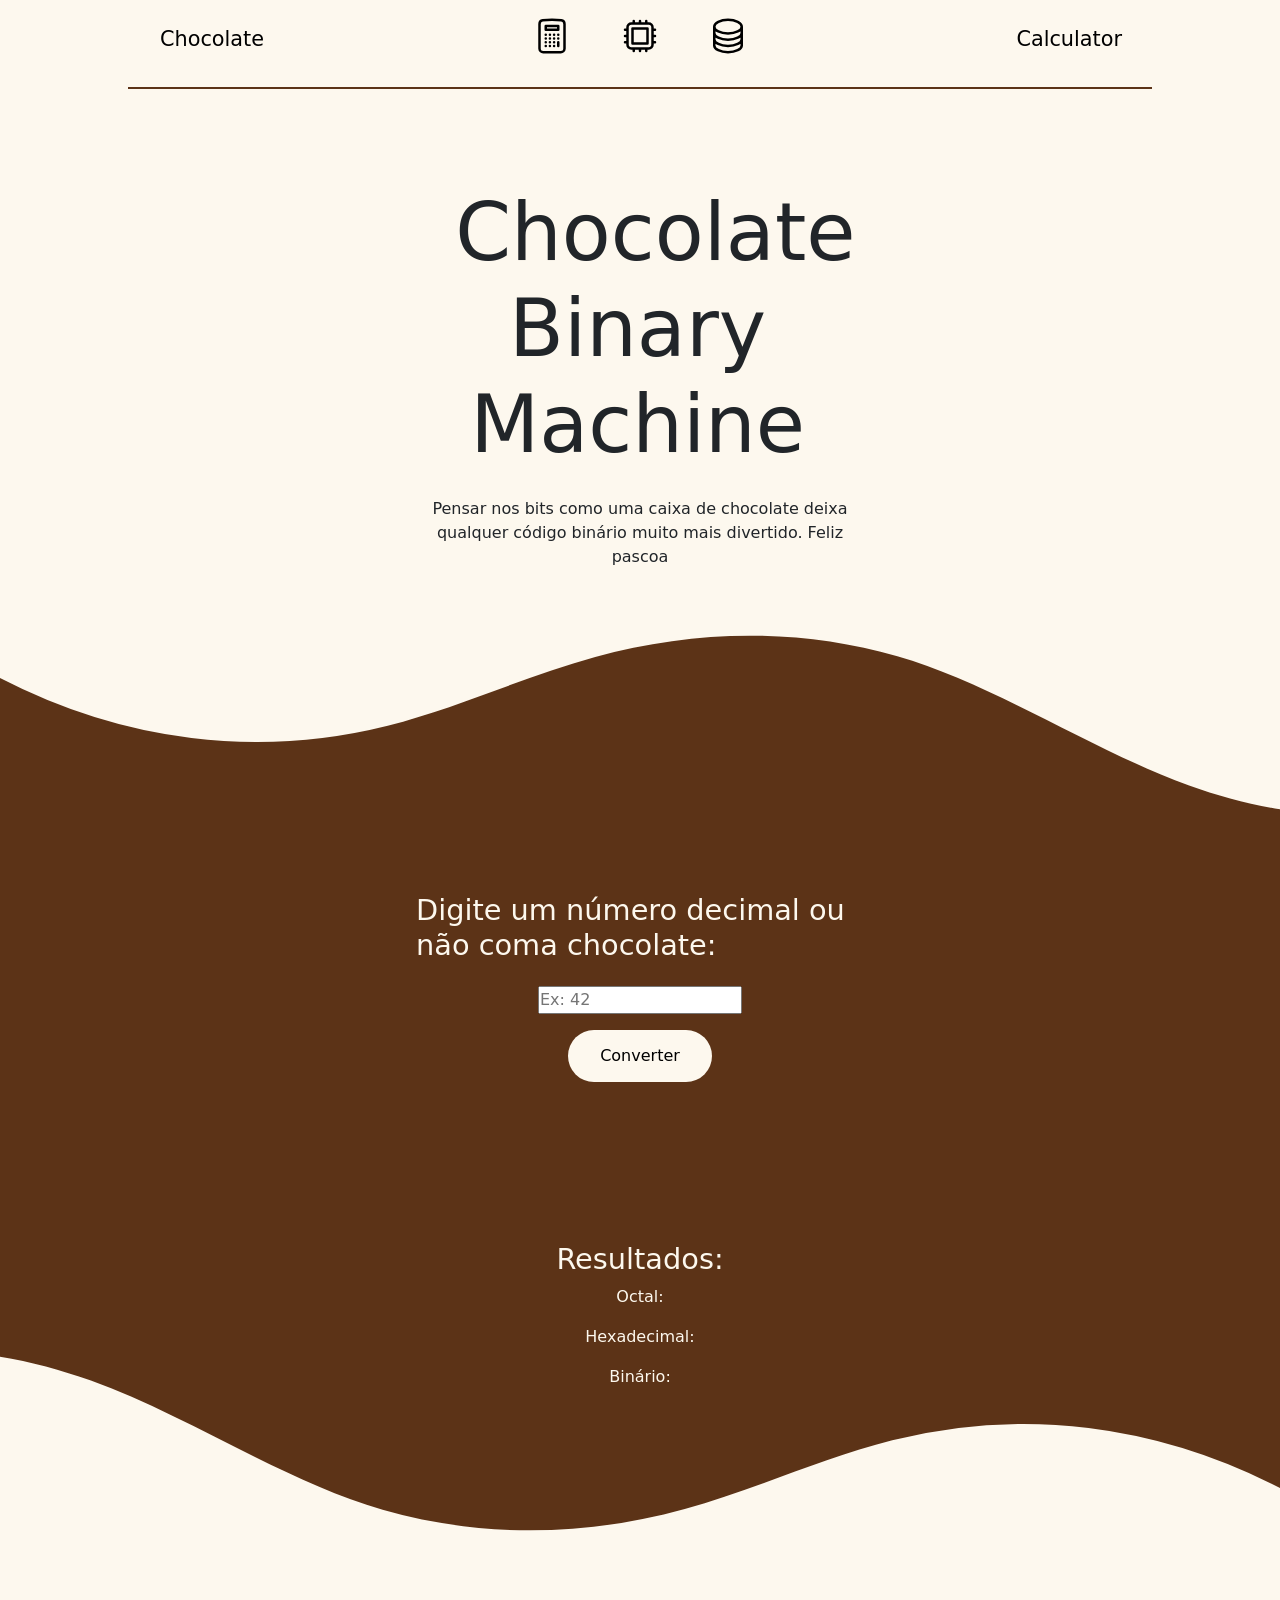
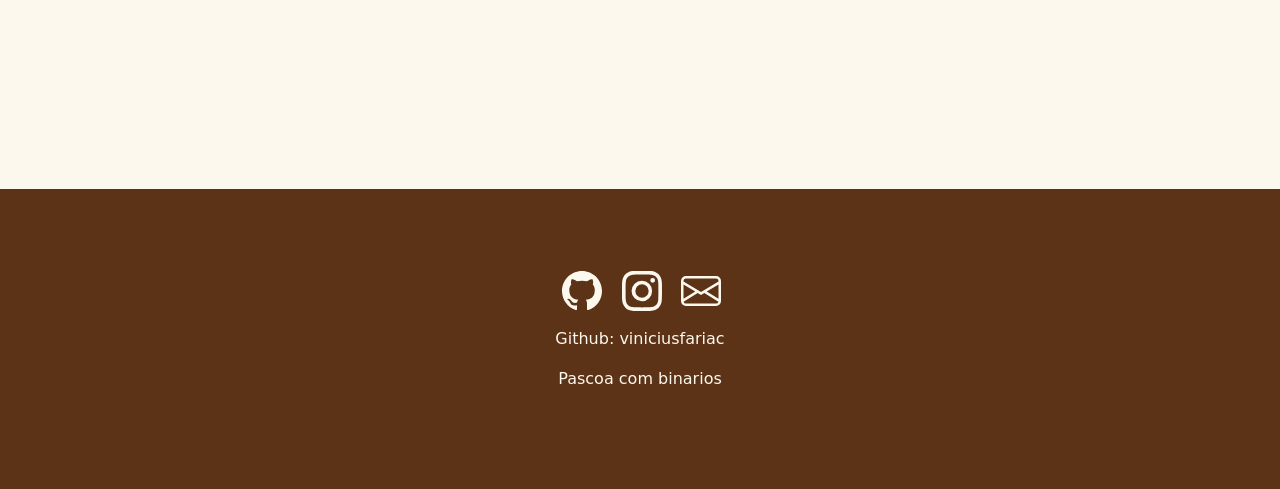
==== sptechers-machine.html @ 89a7e7bb "feat: html and css from the binary machine" ====
<!-- Criado por Marise Miranda | 2017.1 -->
<!-- Adaptado por Matheus Matos | 2025.1 -->

<!DOCTYPE html>
<html lang="pt">

<head>
    <meta charset="UTF-8">
    <meta name="viewport" content="width=device-width, initial-scale=1.0">
    <title>SPTecher's Machine</title>
    <link rel="stylesheet" href="style.css">
    <link href="https://cdn.jsdelivr.net/npm/bootstrap@5.3.8/dist/css/bootstrap.min.css" rel="stylesheet"
        integrity="sha384-sRIl4kxILFvY47J16cr9ZwB07vP4J8+LH7qKQnuqkuIAvNWLzeN8tE5YBujZqJLB" crossorigin="anonymous">
    <script src="https://cdn.jsdelivr.net/npm/bootstrap@5.3.8/dist/js/bootstrap.bundle.min.js"
        integrity="sha384-FKyoEForCGlyvwx9Hj09JcYn3nv7wiPVlz7YYwJrWVcXK/BmnVDxM+D2scQbITxI"
        crossorigin="anonymous"></script>
</head>

<body style="background-color: #FDF8EE;">
    <header>
        <nav class="header__nav">
            <ul class="header__menu">
                <p class="p__nav">Chocolate</p>
                <div class="header__menu_svg">
                    <li class="header__item" class="header__svg">
                        <a href="#calculator">
                            <svg xmlns="http://www.w3.org/2000/svg" fill="none" viewBox="0 0 24 24" stroke-width="1.5"
                                stroke="currentColor" class="size-6">
                                <path stroke-linecap="round" stroke-linejoin="round"
                                    d="M15.75 15.75V18m-7.5-6.75h.008v.008H8.25v-.008Zm0 2.25h.008v.008H8.25V13.5Zm0 2.25h.008v.008H8.25v-.008Zm0 2.25h.008v.008H8.25V18Zm2.498-6.75h.007v.008h-.007v-.008Zm0 2.25h.007v.008h-.007V13.5Zm0 2.25h.007v.008h-.007v-.008Zm0 2.25h.007v.008h-.007V18Zm2.504-6.75h.008v.008h-.008v-.008Zm0 2.25h.008v.008h-.008V13.5Zm0 2.25h.008v.008h-.008v-.008Zm0 2.25h.008v.008h-.008V18Zm2.498-6.75h.008v.008h-.008v-.008Zm0 2.25h.008v.008h-.008V13.5ZM8.25 6h7.5v2.25h-7.5V6ZM12 2.25c-1.892 0-3.758.11-5.593.322C5.307 2.7 4.5 3.65 4.5 4.757V19.5a2.25 2.25 0 0 0 2.25 2.25h10.5a2.25 2.25 0 0 0 2.25-2.25V4.757c0-1.108-.806-2.057-1.907-2.185A48.507 48.507 0 0 0 12 2.25Z" />
                            </svg>
                        </a>
                    </li>
                    <li class="header__item" class="header__svg">
                        <a href="#hero">
                            <svg xmlns="http://www.w3.org/2000/svg" fill="none" viewBox="0 0 24 24" stroke-width="1.5"
                                stroke="currentColor" class="size-6">
                                <path stroke-linecap="round" stroke-linejoin="round"
                                    d="M8.25 3v1.5M4.5 8.25H3m18 0h-1.5M4.5 12H3m18 0h-1.5m-15 3.75H3m18 0h-1.5M8.25 19.5V21M12 3v1.5m0 15V21m3.75-18v1.5m0 15V21m-9-1.5h10.5a2.25 2.25 0 0 0 2.25-2.25V6.75a2.25 2.25 0 0 0-2.25-2.25H6.75A2.25 2.25 0 0 0 4.5 6.75v10.5a2.25 2.25 0 0 0 2.25 2.25Zm.75-12h9v9h-9v-9Z" />
                            </svg>
                        </a>
                    </li>
                    <li class="header__item">
                        <a href="#database">
                            <svg xmlns="http://www.w3.org/2000/svg" fill="none" viewBox="0 0 24 24" stroke-width="1.5"
                                stroke="currentColor" class="size-6">
                                <path stroke-linecap="round" stroke-linejoin="round"
                                    d="M20.25 6.375c0 2.278-3.694 4.125-8.25 4.125S3.75 8.653 3.75 6.375m16.5 0c0-2.278-3.694-4.125-8.25-4.125S3.75 4.097 3.75 6.375m16.5 0v11.25c0 2.278-3.694 4.125-8.25 4.125s-8.25-1.847-8.25-4.125V6.375m16.5 0v3.75m-16.5-3.75v3.75m16.5 0v3.75C20.25 16.153 16.556 18 12 18s-8.25-1.847-8.25-4.125v-3.75m16.5 0c0 2.278-3.694 4.125-8.25 4.125s-8.25-1.847-8.25-4.125" />
                            </svg>
                        </a>
                    </li>
                </div>
                <p class="p__calculator p__nav">Calculator</p>
            </ul>
        </nav>
    </header>
    <main>
        <div class="main__hero" id="hero">
            <div class="main__title">
                <h1>Chocolate Binary Machine</h1>
                <p class="main__text">Pensar nos bits como uma caixa de chocolate deixa qualquer código binário
                    muito mais divertido. Feliz pascoa</p>
            </div>
        </div>
        <div>

            <section style="background-color: #5C3317;">
                <div class="waves-top">
                    <svg data-name="Layer 1" xmlns="http://www.w3.org/2000/svg" viewBox="0 0 1200 120"
                        preserveAspectRatio="none">
                        <path
                            d="M321.39,56.44c58-10.79,114.16-30.13,172-41.86,82.39-16.72,168.19-17.73,250.45-.39C823.78,31,906.67,72,985.66,92.83c70.05,18.48,146.53,26.09,214.34,3V0H0V27.35A600.21,600.21,0,0,0,321.39,56.44Z"
                            class="shape-fill"></path>
                    </svg>
                </div>
                <div class="main__content__ask" id="calculator">
                    <h3>Digite um número decimal ou não coma chocolate:</h3>
                    <input id="demo1" type="number" placeholder="Ex: 42">

                    <button onclick="converter()">Converter</button>
                </div>
                <div class="main__content__result">
                    <h3>Resultados:</h3>
                    <p>Octal:
                        <span id="demo2"></span>
                    </p>
                    <p>Hexadecimal:
                        <span id="demo3"></span>
                    </p>
                    <p>Binário:
                        <span id="demo4"></span>
                    </p>
                </div>
                <div class="waves-bottom">
                    <svg data-name="Layer 1" xmlns="http://www.w3.org/2000/svg" viewBox="0 0 1200 120"
                        preserveAspectRatio="none">
                        <path
                            d="M321.39,56.44c58-10.79,114.16-30.13,172-41.86,82.39-16.72,168.19-17.73,250.45-.39C823.78,31,906.67,72,985.66,92.83c70.05,18.48,146.53,26.09,214.34,3V0H0V27.35A600.21,600.21,0,0,0,321.39,56.44Z"
                            class="shape-fill"></path>
                    </svg>
                </div>
            </section>
        </div>
    </main>
    <footer>
        <ul class="footer__icons">
            <li>
                <a href="">
                    <svg xmlns="http://www.w3.org/2000/svg" width="16" height="16" fill="currentColor"
                        class="bi bi-github" viewBox="0 0 16 16">
                        <path
                            d="M8 0C3.58 0 0 3.58 0 8c0 3.54 2.29 6.53 5.47 7.59.4.07.55-.17.55-.38 0-.19-.01-.82-.01-1.49-2.01.37-2.53-.49-2.69-.94-.09-.23-.48-.94-.82-1.13-.28-.15-.68-.52-.01-.53.63-.01 1.08.58 1.23.82.72 1.21 1.87.87 2.33.66.07-.52.28-.87.51-1.07-1.78-.2-3.64-.89-3.64-3.95 0-.87.31-1.59.82-2.15-.08-.2-.36-1.02.08-2.12 0 0 .67-.21 2.2.82.64-.18 1.32-.27 2-.27s1.36.09 2 .27c1.53-1.04 2.2-.82 2.2-.82.44 1.1.16 1.92.08 2.12.51.56.82 1.27.82 2.15 0 3.07-1.87 3.75-3.65 3.95.29.25.54.73.54 1.48 0 1.07-.01 1.93-.01 2.2 0 .21.15.46.55.38A8.01 8.01 0 0 0 16 8c0-4.42-3.58-8-8-8" />
                    </svg>
                </a>
            </li>
            <li>
                <a href="">
                    <svg xmlns="http://www.w3.org/2000/svg" width="16" height="16" fill="currentColor"
                        class="bi bi-instagram" viewBox="0 0 16 16">
                        <path
                            d="M8 0C5.829 0 5.556.01 4.703.048 3.85.088 3.269.222 2.76.42a3.9 3.9 0 0 0-1.417.923A3.9 3.9 0 0 0 .42 2.76C.222 3.268.087 3.85.048 4.7.01 5.555 0 5.827 0 8.001c0 2.172.01 2.444.048 3.297.04.852.174 1.433.372 1.942.205.526.478.972.923 1.417.444.445.89.719 1.416.923.51.198 1.09.333 1.942.372C5.555 15.99 5.827 16 8 16s2.444-.01 3.298-.048c.851-.04 1.434-.174 1.943-.372a3.9 3.9 0 0 0 1.416-.923c.445-.445.718-.891.923-1.417.197-.509.332-1.09.372-1.942C15.99 10.445 16 10.173 16 8s-.01-2.445-.048-3.299c-.04-.851-.175-1.433-.372-1.941a3.9 3.9 0 0 0-.923-1.417A3.9 3.9 0 0 0 13.24.42c-.51-.198-1.092-.333-1.943-.372C10.443.01 10.172 0 7.998 0zm-.717 1.442h.718c2.136 0 2.389.007 3.232.046.78.035 1.204.166 1.486.275.373.145.64.319.92.599s.453.546.598.92c.11.281.24.705.275 1.485.039.843.047 1.096.047 3.231s-.008 2.389-.047 3.232c-.035.78-.166 1.203-.275 1.485a2.5 2.5 0 0 1-.599.919c-.28.28-.546.453-.92.598-.28.11-.704.24-1.485.276-.843.038-1.096.047-3.232.047s-2.39-.009-3.233-.047c-.78-.036-1.203-.166-1.485-.276a2.5 2.5 0 0 1-.92-.598 2.5 2.5 0 0 1-.6-.92c-.109-.281-.24-.705-.275-1.485-.038-.843-.046-1.096-.046-3.233s.008-2.388.046-3.231c.036-.78.166-1.204.276-1.486.145-.373.319-.64.599-.92s.546-.453.92-.598c.282-.11.705-.24 1.485-.276.738-.034 1.024-.044 2.515-.045zm4.988 1.328a.96.96 0 1 0 0 1.92.96.96 0 0 0 0-1.92m-4.27 1.122a4.109 4.109 0 1 0 0 8.217 4.109 4.109 0 0 0 0-8.217m0 1.441a2.667 2.667 0 1 1 0 5.334 2.667 2.667 0 0 1 0-5.334" />
                    </svg>
                </a>
            </li>
            <li>
                <a href="">
                    <svg xmlns="http://www.w3.org/2000/svg" width="16" height="16" fill="currentColor"
                        class="bi bi-envelope" viewBox="0 0 16 16">
                        <path
                            d="M0 4a2 2 0 0 1 2-2h12a2 2 0 0 1 2 2v8a2 2 0 0 1-2 2H2a2 2 0 0 1-2-2zm2-1a1 1 0 0 0-1 1v.217l7 4.2 7-4.2V4a1 1 0 0 0-1-1zm13 2.383-4.708 2.825L15 11.105zm-.034 6.876-5.64-3.471L8 9.583l-1.326-.795-5.64 3.47A1 1 0 0 0 2 13h12a1 1 0 0 0 .966-.741M1 11.105l4.708-2.897L1 5.383z" />
                    </svg>
                </a>
            </li>
        </ul>
        <p>Github: <a href="">viniciusfariac</a></p>
        <p>Pascoa com binarios</p>
    </footer>


    <script>
        let banco = []
        function converter() {
            let decimal = Number(demo1.value);
            banco.push(decimal)
            demo2.innerHTML = decimal.toString(8);
            demo3.innerHTML = decimal.toString(16);
            demo4.innerHTML = decimal.toString(2);

            
        }
    </script>
</body>

</html>
---- style.css ----
* {
    margin: 0;
    padding: 0;
    box-sizing: border-box;
    list-style-type: none;
    text-decoration: none;
}

:root {
    --cor-principal: #FDF8EE;
    --cor-secundaria: #5C3317;
    --cor-texto: #000;
    --cor-destaque: #FF8DA1;
}

html{
    scroll-behavior: smooth;
}

/* Button */
button {
    padding: 14px 32px;
    border-radius: 100px !important;
    border: none;
    background: var(--cor-principal);
    cursor: pointer;
}

button:hover {
    background-color: var(--cor-destaque);
    transition: 1s;
}

/* Waves - site: shape divider */
.waves-top {
    position: absolute;
    top: 0;
    left: 0;
    width: 100%;
    overflow: hidden;
    line-height: 0;
}
.waves-top svg {
    position: relative;
    display: block;
    width: calc(113% + 1.3px);
    height: 197px;
}
.waves-top .shape-fill {
    fill: var(--cor-principal);
}
.waves-bottom {
    position: absolute;
    bottom: 0;
    left: 0;
    width: 100%;
    overflow: hidden;
    line-height: 0;
    transform: rotate(180deg);
}
.waves-bottom svg {
    position: relative;
    display: block;
    width: calc(113% + 1.3px);
    height: 197px;
}
.waves-bottom .shape-fill {
    fill: var(--cor-principal);
}

/* body */
body {
    display: flex;
    flex-direction: column;
    background-color: var(--cor-principal);
    overflow-x: hidden;
    gap: 6rem;
}

/* Hover a */

a:hover,
svg:hover {
    color: var(--cor-destaque);
    transition: 1s;
}

/* Headers */

/* svg */
svg {
    width: 40px;
    height: 40px;
    color: var(--cor-texto);
}

/* menu */
.header__menu {
    display: flex;
    align-items: center;
    justify-content: space-between;
}

.header__menu_svg {
    display: flex;
    align-items: center;
    justify-content: center;
    gap: 3rem;
}

/* Centralizadno p */
.p__calculator {
    margin-right: 30px;
}

/* Centralizadno e tamanho */

.p__nav {
    font-size: 1.3rem;
    padding-top: 1.5rem;
    color: var(--cor-texto);
}

/* Borda */

.header__nav {
    width: 80vw;
    border-bottom: 2px solid #5C3317;
    margin: 0 auto;
}

header {
    width: 100%;
}


main {
    display: flex;
    flex-direction: column;
    height: 100%;
    width: 100%;
}

section {
    position: relative;
    display: flex;
    flex-direction: column;
    align-items: center;
    min-height: 900px;
    padding: 100px 20vw;
    background-color: blue;
}



.main__tilte {
    display: flex;
    flex-direction: column;
    justify-content: center;
    align-items: center;
    margin: 0 auto;
}

.main__hero {
    display: flex;
    justify-content: center;
    align-items: center;
    padding-bottom: 3rem;
}

.main__title h1 {
    padding-left: 2.2rem;
    width: 400px;
    text-align: center;
    font-size: 5rem;
}

.main__text {
    width: 440px;
    padding-top: 1rem;
    text-align: center;
}

.main__content__ask {
    display: flex;
    flex-direction: column;
    justify-content: center;
    align-items: center;
    padding: 10rem;
    gap: 1rem;
}

.main__content__ask h3 {
    color: var(--cor-principal);
    font-size: 1.8rem;
}

.main__content__result{
    display: flex;
    flex-direction: column;
    align-items: center;
    justify-content: center;
    color: var(--cor-principal);
}

.main__content__result h3{
    font-size: 1.8rem;
}

footer {
    margin-top: 10rem;
    height: 300px;
    background-color: var(--cor-secundaria);
    display: flex;
    flex-direction: column;
    justify-content: center;
    align-items: center;
    color: var(--cor-principal);
}

.footer__icons {
    display: flex;
    gap: 1.2rem;
    padding-right: 1.8rem;
}

.footer__icons li svg {
    color: var(--cor-principal);
}

.footer__icons li svg:hover {
    transition: 1s;
    color: var(--cor-destaque);
}

footer p a {
    color: var(--cor-principal);
    text-decoration: none !important;
}
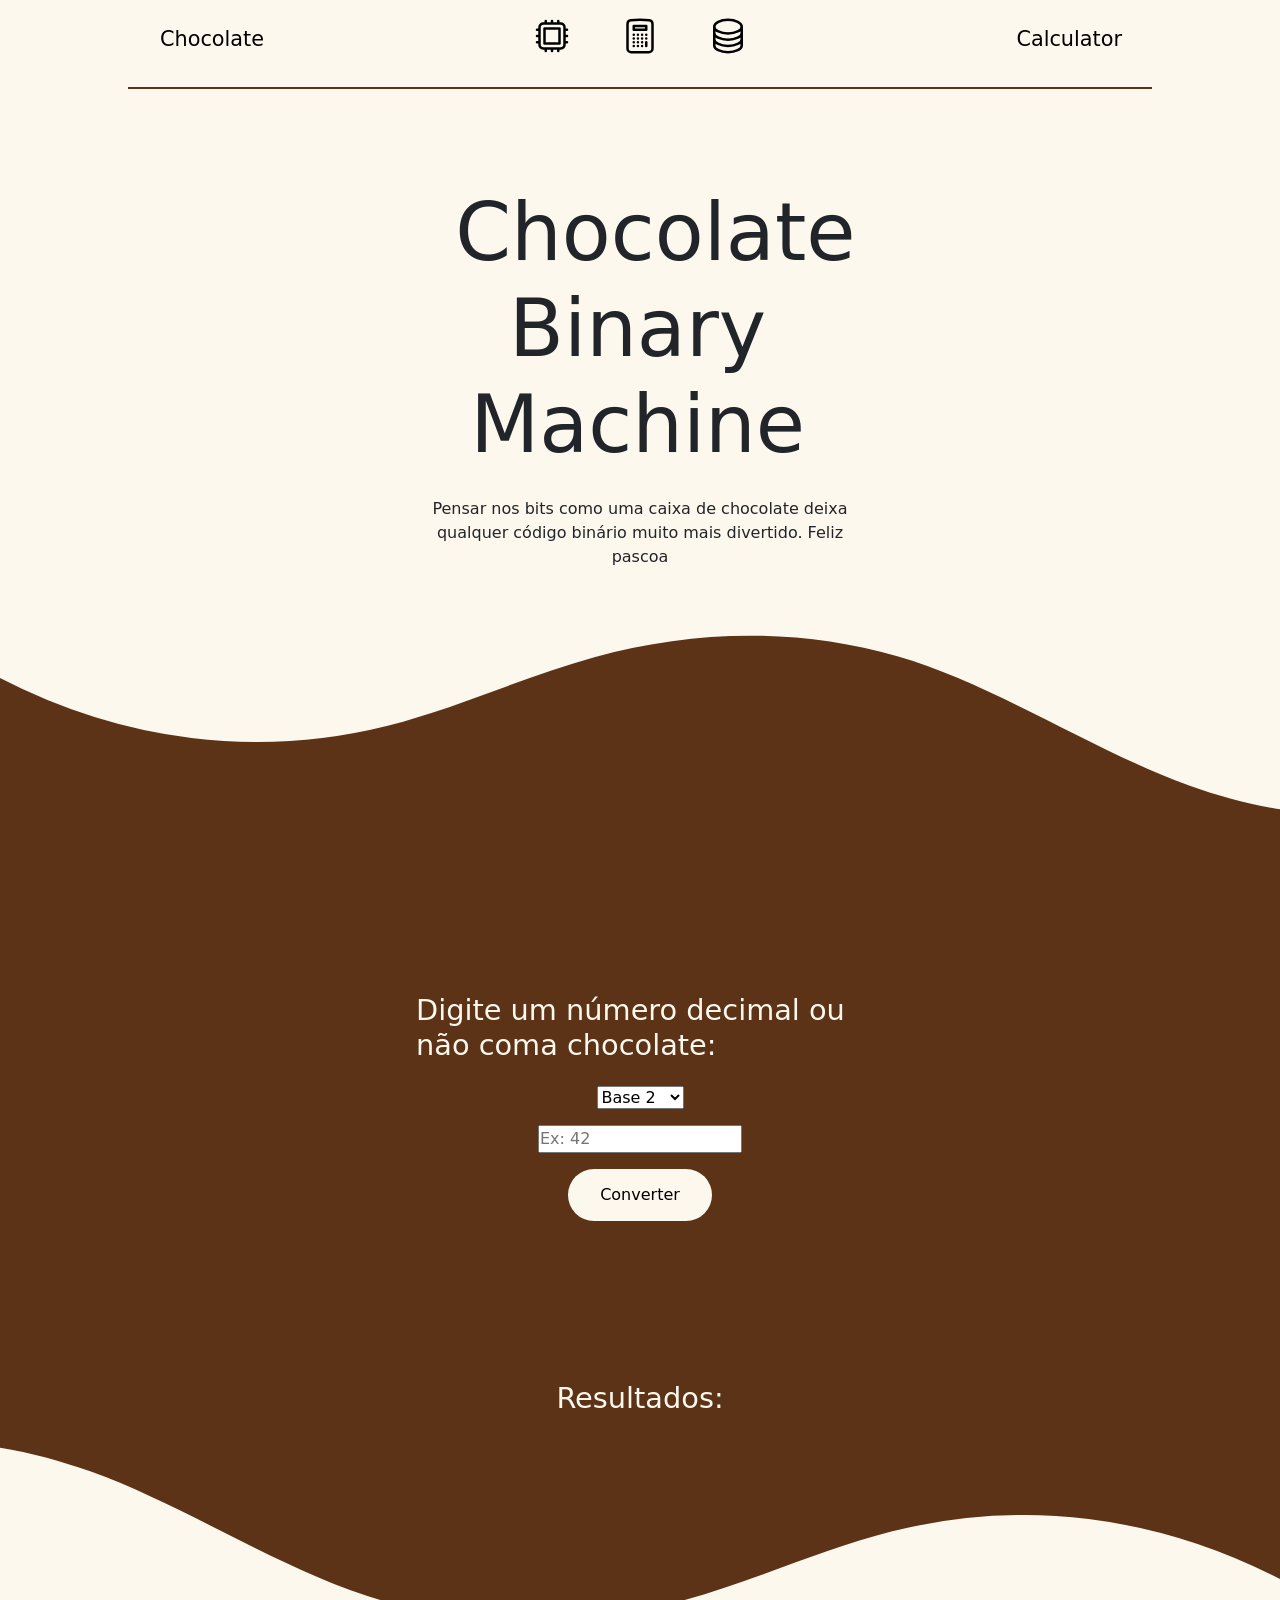
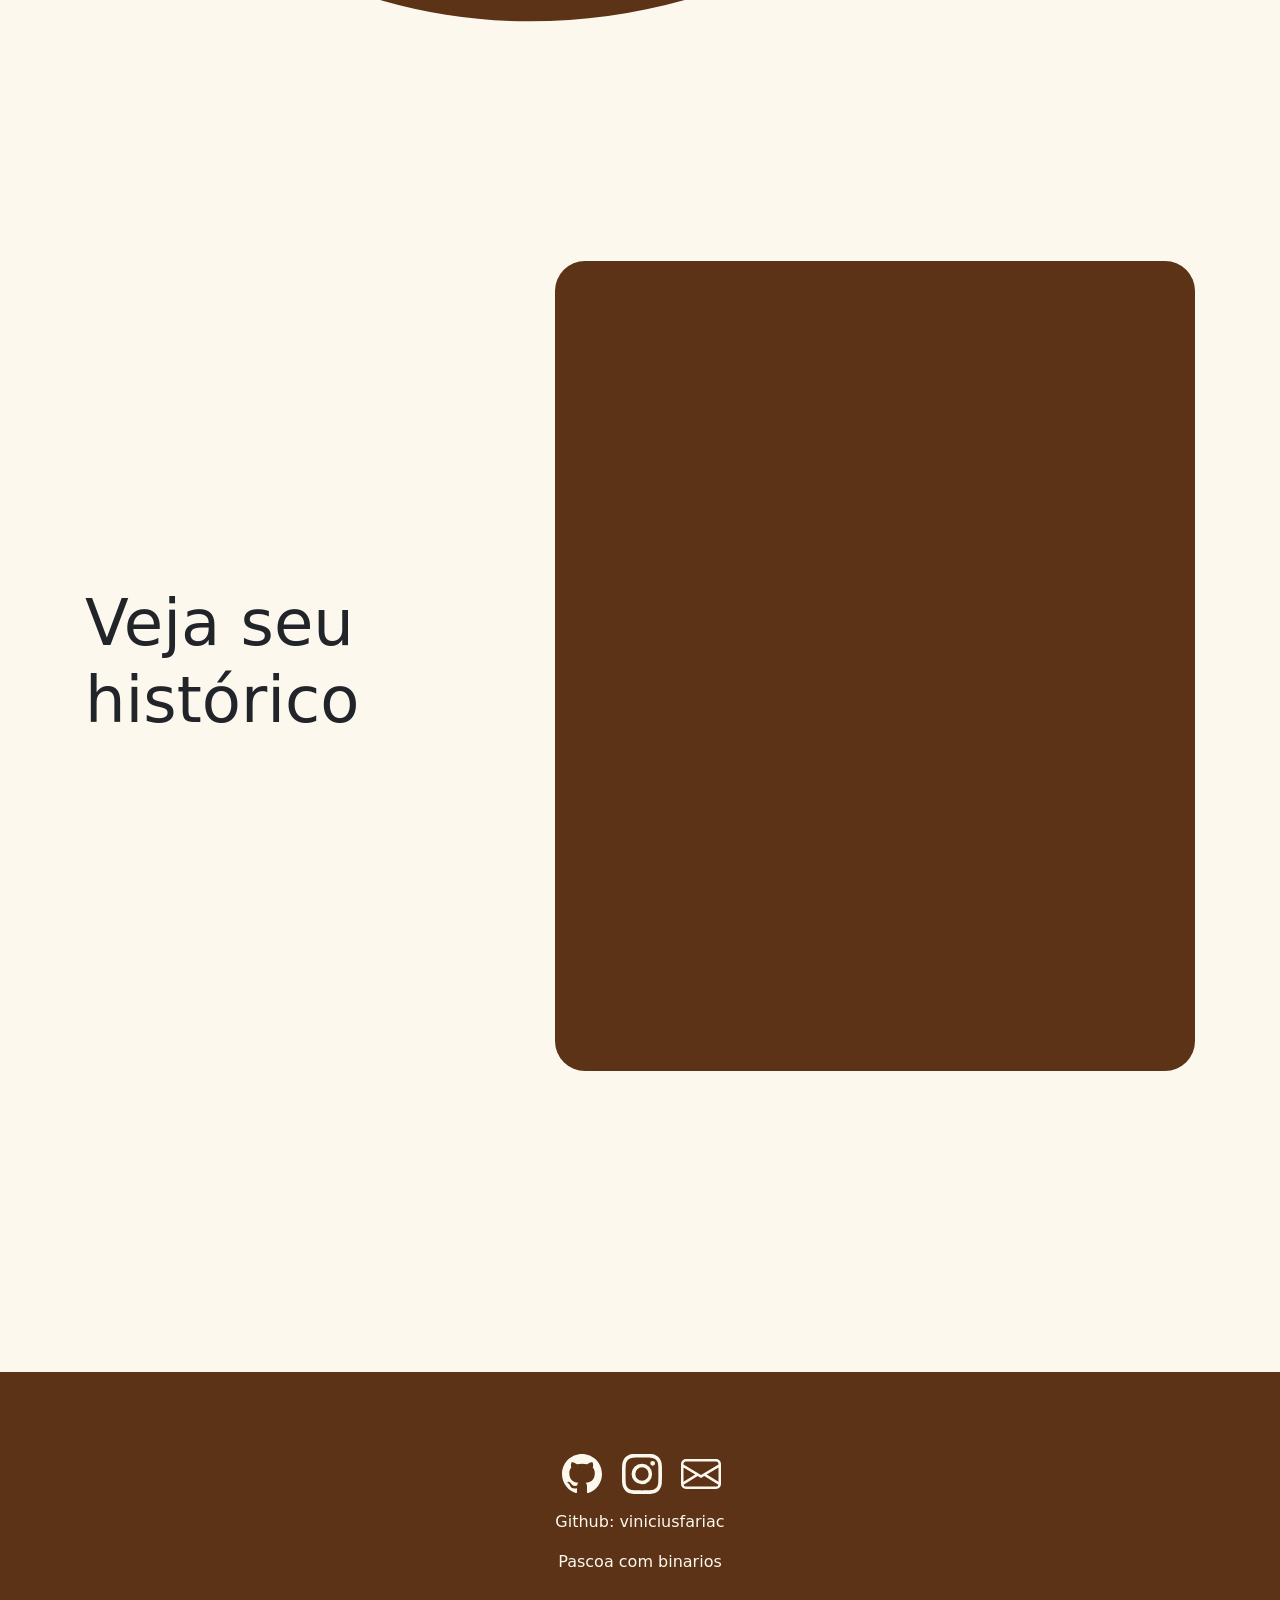
==== commit b5bc5de0: "feat: database from numbers, number validation, more structured functions" ====
--- a/sptechers-machine.html
+++ b/sptechers-machine.html
@@ -23,20 +23,20 @@
                 <p class="p__nav">Chocolate</p>
                 <div class="header__menu_svg">
                     <li class="header__item" class="header__svg">
+                        <a href="#hero">
+                            <svg xmlns="http://www.w3.org/2000/svg" fill="none" viewBox="0 0 24 24" stroke-width="1.5"
+                                stroke="currentColor" class="size-6">
+                                <path stroke-linecap="round" stroke-linejoin="round"
+                                    d="M8.25 3v1.5M4.5 8.25H3m18 0h-1.5M4.5 12H3m18 0h-1.5m-15 3.75H3m18 0h-1.5M8.25 19.5V21M12 3v1.5m0 15V21m3.75-18v1.5m0 15V21m-9-1.5h10.5a2.25 2.25 0 0 0 2.25-2.25V6.75a2.25 2.25 0 0 0-2.25-2.25H6.75A2.25 2.25 0 0 0 4.5 6.75v10.5a2.25 2.25 0 0 0 2.25 2.25Zm.75-12h9v9h-9v-9Z" />
+                            </svg>
+                        </a>
+                    </li>
+                    <li class="header__item" class="header__svg">
                         <a href="#calculator">
                             <svg xmlns="http://www.w3.org/2000/svg" fill="none" viewBox="0 0 24 24" stroke-width="1.5"
                                 stroke="currentColor" class="size-6">
                                 <path stroke-linecap="round" stroke-linejoin="round"
                                     d="M15.75 15.75V18m-7.5-6.75h.008v.008H8.25v-.008Zm0 2.25h.008v.008H8.25V13.5Zm0 2.25h.008v.008H8.25v-.008Zm0 2.25h.008v.008H8.25V18Zm2.498-6.75h.007v.008h-.007v-.008Zm0 2.25h.007v.008h-.007V13.5Zm0 2.25h.007v.008h-.007v-.008Zm0 2.25h.007v.008h-.007V18Zm2.504-6.75h.008v.008h-.008v-.008Zm0 2.25h.008v.008h-.008V13.5Zm0 2.25h.008v.008h-.008v-.008Zm0 2.25h.008v.008h-.008V18Zm2.498-6.75h.008v.008h-.008v-.008Zm0 2.25h.008v.008h-.008V13.5ZM8.25 6h7.5v2.25h-7.5V6ZM12 2.25c-1.892 0-3.758.11-5.593.322C5.307 2.7 4.5 3.65 4.5 4.757V19.5a2.25 2.25 0 0 0 2.25 2.25h10.5a2.25 2.25 0 0 0 2.25-2.25V4.757c0-1.108-.806-2.057-1.907-2.185A48.507 48.507 0 0 0 12 2.25Z" />
-                            </svg>
-                        </a>
-                    </li>
-                    <li class="header__item" class="header__svg">
-                        <a href="#hero">
-                            <svg xmlns="http://www.w3.org/2000/svg" fill="none" viewBox="0 0 24 24" stroke-width="1.5"
-                                stroke="currentColor" class="size-6">
-                                <path stroke-linecap="round" stroke-linejoin="round"
-                                    d="M8.25 3v1.5M4.5 8.25H3m18 0h-1.5M4.5 12H3m18 0h-1.5m-15 3.75H3m18 0h-1.5M8.25 19.5V21M12 3v1.5m0 15V21m3.75-18v1.5m0 15V21m-9-1.5h10.5a2.25 2.25 0 0 0 2.25-2.25V6.75a2.25 2.25 0 0 0-2.25-2.25H6.75A2.25 2.25 0 0 0 4.5 6.75v10.5a2.25 2.25 0 0 0 2.25 2.25Zm.75-12h9v9h-9v-9Z" />
                             </svg>
                         </a>
                     </li>
@@ -64,7 +64,7 @@
         </div>
         <div>
 
-            <section style="background-color: #5C3317;">
+            <section class="section_waves" id="calculator">
                 <div class="waves-top">
                     <svg data-name="Layer 1" xmlns="http://www.w3.org/2000/svg" viewBox="0 0 1200 120"
                         preserveAspectRatio="none">
@@ -73,23 +73,21 @@
                             class="shape-fill"></path>
                     </svg>
                 </div>
-                <div class="main__content__ask" id="calculator">
+                <div class="main__content__ask">
                     <h3>Digite um número decimal ou não coma chocolate:</h3>
-                    <input id="demo1" type="number" placeholder="Ex: 42">
+                    <select id="ipt_tipo">
+                        <option value="2">Base 2</option>
+                        <option value="8">Base 8</option>
+                        <option value="10">Base 10</option>
+                        <option value="16">Base 16</option>
+                    </select>
+                    <input id="ipt_numero" type="text" placeholder="Ex: 42">
 
                     <button onclick="converter()">Converter</button>
                 </div>
                 <div class="main__content__result">
                     <h3>Resultados:</h3>
-                    <p>Octal:
-                        <span id="demo2"></span>
-                    </p>
-                    <p>Hexadecimal:
-                        <span id="demo3"></span>
-                    </p>
-                    <p>Binário:
-                        <span id="demo4"></span>
-                    </p>
+                    <div id="div_mensagem_resultado"></div>
                 </div>
                 <div class="waves-bottom">
                     <svg data-name="Layer 1" xmlns="http://www.w3.org/2000/svg" viewBox="0 0 1200 120"
@@ -100,6 +98,16 @@
                     </svg>
                 </div>
             </section>
+        </div>
+        <div class="main__content__database" id="database">
+
+            <div class="main__title_database">
+                <h3>Veja seu histórico</h3>
+            </div>
+            <div class="main__database">
+                <div id="div_historico">
+                </div>
+            </div>
         </div>
     </main>
     <footer>
@@ -138,15 +146,83 @@
 
 
     <script>
-        let banco = []
+        let contador = 1
+
+        function verificacao(tipo, numero) {
+
+            let regex = new RegExp("[A-Z]")
+            if (tipo != 16 && regex.test(numero.toUpperCase())) {
+                div_mensagem_resultado.innerHTML = "<p>Digite um valor válido</p>"
+            } else if (tipo === 2) {
+                converterBinario()
+            } else if (tipo === 8) {
+                converterOctal()
+            } else if (tipo === 16) {
+                converterHexadecimal()
+            } else if (tipo === 10) {
+                converterDecimal()
+            }
+        }
+
+        function adicionarNumero(tipo, numero_escolhido, convertido1, convertido2, convertido3, tipo1, tipo2, tipo3) {
+            div_historico.innerHTML += `<ul><li>${contador}º: ${tipo} ${numero_escolhido}<li>
+                <li>convertido ${tipo1} ${convertido1}<li>
+                <li>convertido ${tipo2} ${convertido2}<li>
+                <li>convertido ${tipo3} ${convertido3}<li><ul>`
+            contador++
+        }
+
+        function exibir_resultado(convertido1, valor1, convertido2, valor2, convertido3, valor3) {
+            div_mensagem_resultado.innerHTML = `<p> ${convertido1}: ${valor1}</p>
+            <p>${convertido2}:${valor2}</p>
+            <p>${convertido3}:${valor3}</p>`
+        }
+
+        function converterBinario() {
+            let numeroBinario = parseInt(ipt_numero.value, 2)
+            let octal = numeroBinario.toString(8)
+            let hexa = numeroBinario.toString(16).toUpperCase()
+            let decimal = numeroBinario.toString(10)
+
+            exibir_resultado("Octal", octal, "Hexadecimal", hexa, "Decimal", decimal)
+            adicionarNumero("binario", ipt_numero.value, octal, hexa, decimal, "octal", "hexadecimal", "decimal")
+        }
+
+
+        function converterDecimal() {
+            let numeroDecimal = Number(ipt_numero.value);
+            let octal = numeroDecimal.toString(8)
+            let hexa = numeroDecimal.toString(16).toUpperCase()
+            let binario = numeroDecimal.toString(2)
+            exibir_resultado("Octal", octal, "Hexadecimal", hexa, "Binário", binario)
+            adicionarNumero("decimal", ipt_numero.value, octal, hexa, binario, "octal", "hexadecimal", "binario")
+        }
+
+        function converterOctal() {
+            let numeroOctal = parseInt(ipt_numero.value, 8);
+            let decimal = numeroOctal.toString(10)
+            let hexa = numeroOctal.toString(16).toUpperCase()
+            let binario = numeroOctal.toString(2)
+
+            exibir_resultado("Decimal", decimal, "Hexadecimal", hexa, "Binário", binario)
+            adicionarNumero("octal", ipt_numero.value, decimal, hexa, binario, "decimal", "hexadecimal", "binario")
+        }
+
+        function converterHexadecimal() {
+            let numeroHexadecimal = parseInt(ipt_numero.value, 16);
+            let octal = numeroHexadecimal.toString(8)
+            let decimal = numeroHexadecimal.toString(10)
+            let binario = numeroHexadecimal.toString(2)
+
+            exibir_resultado("Octal", octal, "Decimal", decimal, "Binário", binario)
+            adicionarNumero("hexadecimal", ipt_numero.value, octal, binario, decimal, "octal", "binario", "decimal")
+        }
+
         function converter() {
-            let decimal = Number(demo1.value);
-            banco.push(decimal)
-            demo2.innerHTML = decimal.toString(8);
-            demo3.innerHTML = decimal.toString(16);
-            demo4.innerHTML = decimal.toString(2);
-
-            
+            let tipo = Number(ipt_tipo.value)
+            let numero = ipt_numero.value
+
+            verificacao(tipo, numero)
         }
     </script>
 </body>
--- a/style.css
+++ b/style.css
@@ -141,14 +141,13 @@
     width: 100%;
 }
 
-section {
+.section_waves {
     position: relative;
     display: flex;
     flex-direction: column;
     align-items: center;
-    min-height: 900px;
-    padding: 100px 20vw;
-    background-color: blue;
+    padding: 200px 20vw;
+    background-color: var(--cor-secundaria);
 }
 
 
@@ -236,4 +235,43 @@
 footer p a {
     color: var(--cor-principal);
     text-decoration: none !important;
+}
+
+.main__content__database {
+    margin-top: 12rem;
+    display: flex;
+    justify-content: space-around;
+    align-items: center;
+    height: 900px;
+}
+
+.main__content__database h3{
+    font-size: 4rem;
+    width: 300px;
+}
+
+.main__database {
+    background-color: var(--cor-secundaria);
+    height: 90%;
+    width: 50%;
+    border-radius: 30px;
+    display: flex;
+    flex-direction: column;
+    justify-content: space-around;
+    align-items: center;
+    color: var(--cor-principal);
+    overflow-y: scroll;
+}
+
+.main__database h3 {
+    text-transform: uppercase;
+}
+
+.main__database h3, 
+.main__database p{
+    margin: 0 auto;
+}
+
+#div_historico {
+    padding: 2rem 0;
 }
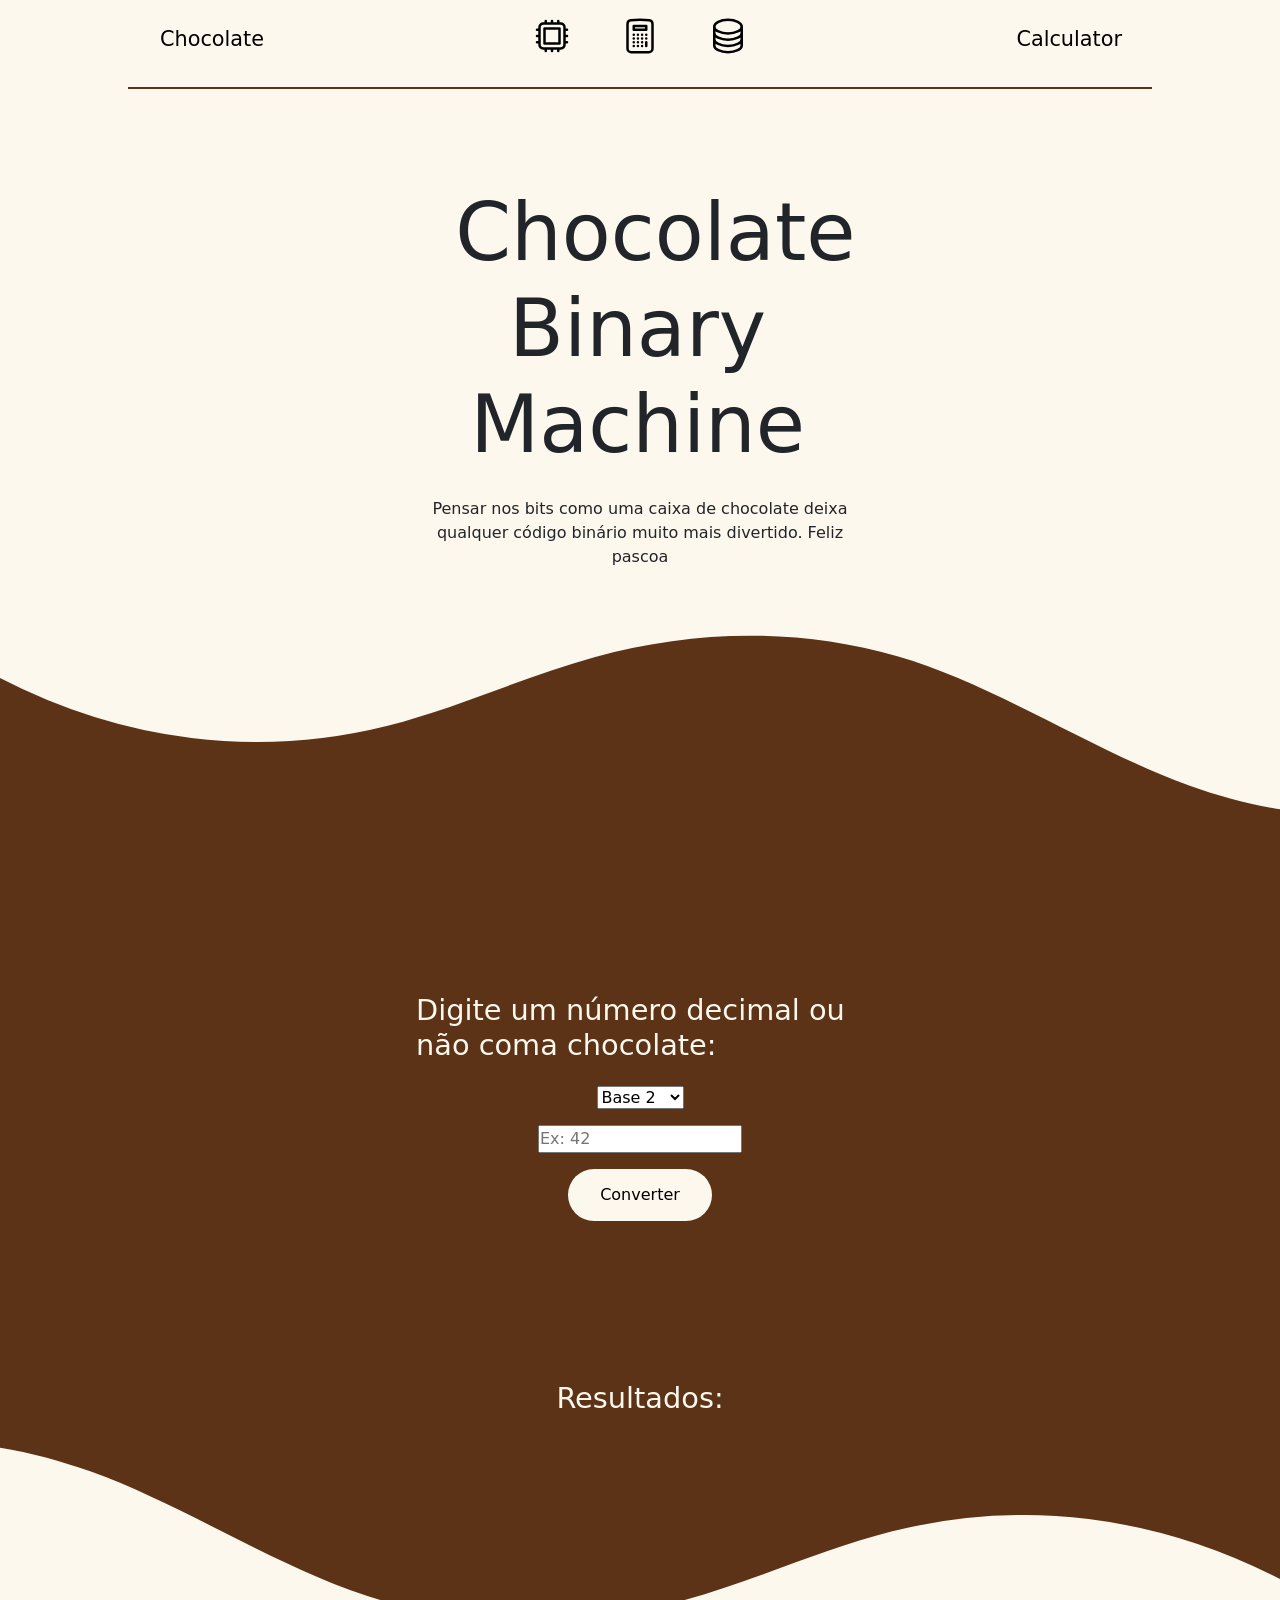
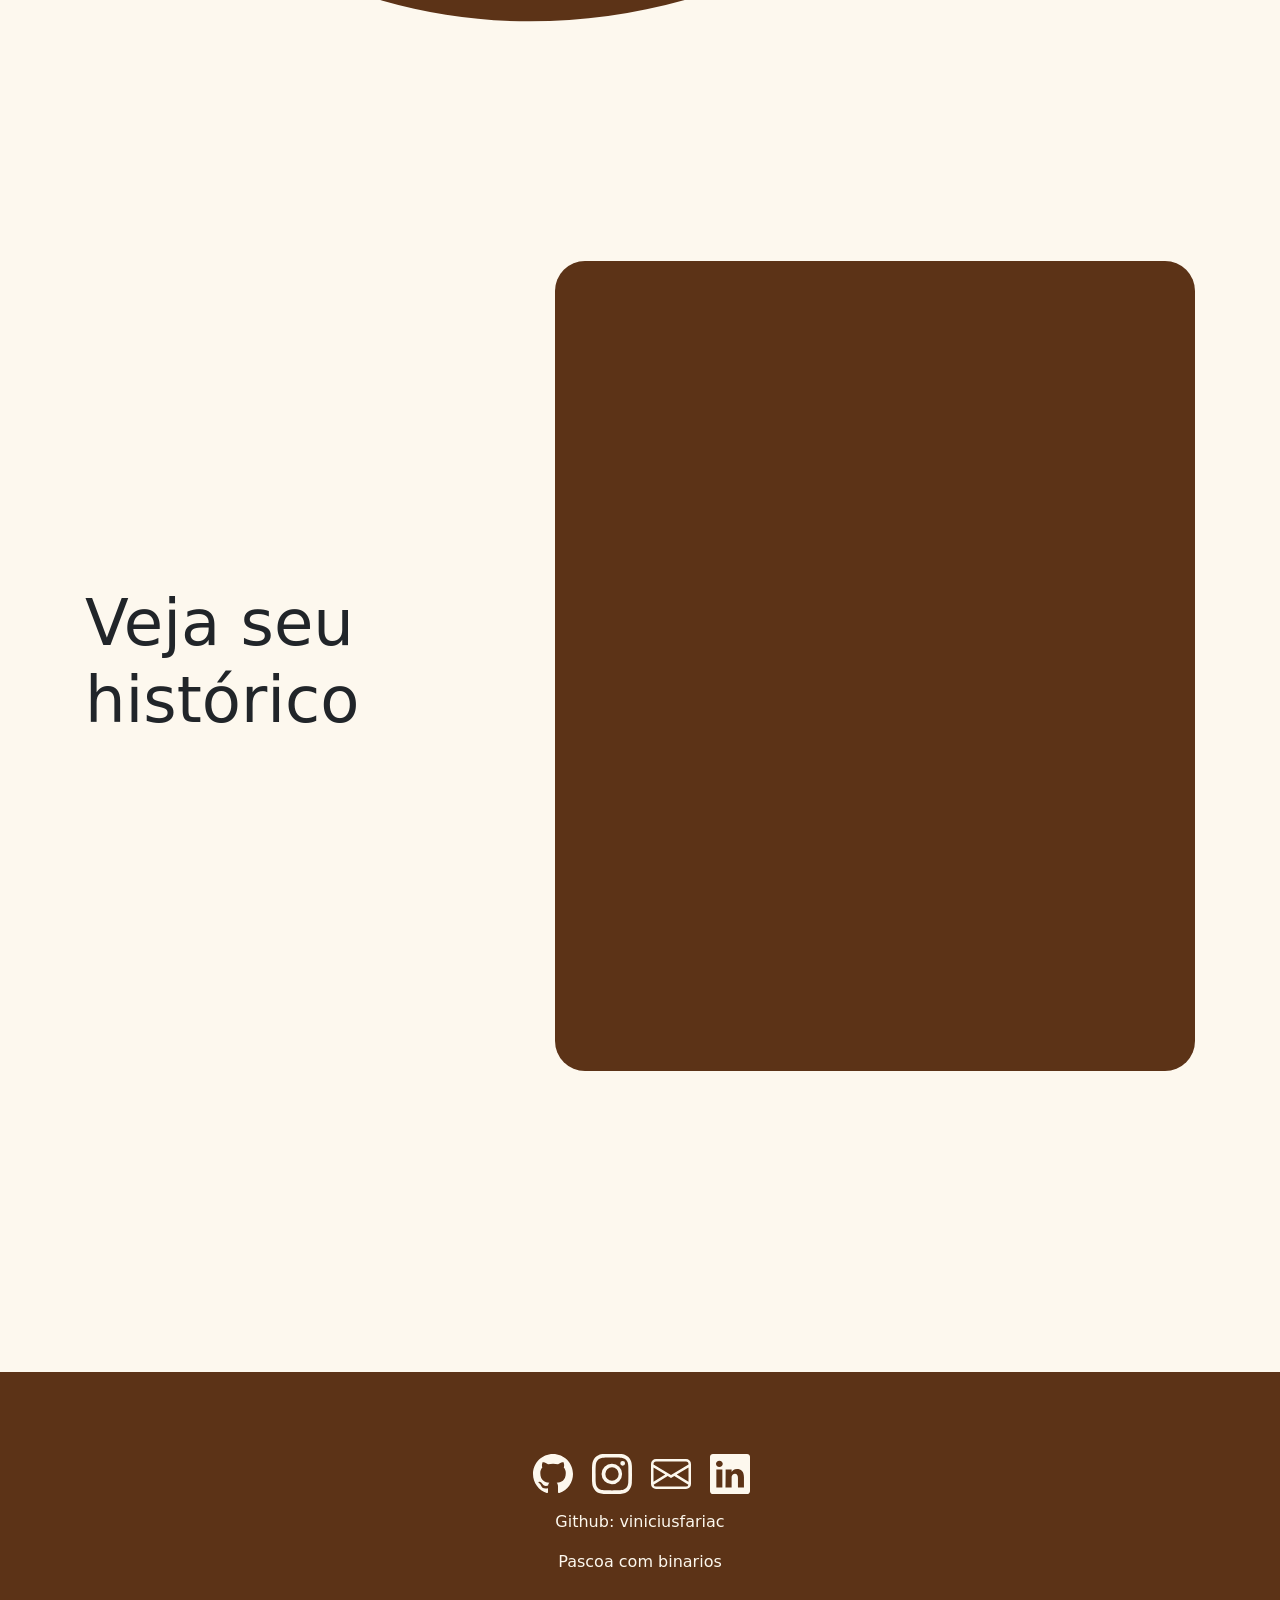
==== commit 7225702d: "feat: link github, linkedin, instagram, email and scrollbar style" ====
--- a/sptechers-machine.html
+++ b/sptechers-machine.html
@@ -113,7 +113,7 @@
     <footer>
         <ul class="footer__icons">
             <li>
-                <a href="">
+                <a href="https://github.com/viniciusfariac">
                     <svg xmlns="http://www.w3.org/2000/svg" width="16" height="16" fill="currentColor"
                         class="bi bi-github" viewBox="0 0 16 16">
                         <path
@@ -122,7 +122,7 @@
                 </a>
             </li>
             <li>
-                <a href="">
+                <a href="https://www.instagram.com/v_f4ria/">
                     <svg xmlns="http://www.w3.org/2000/svg" width="16" height="16" fill="currentColor"
                         class="bi bi-instagram" viewBox="0 0 16 16">
                         <path
@@ -131,7 +131,7 @@
                 </a>
             </li>
             <li>
-                <a href="">
+                <a href="mailto:vfariacerqueira@gmail.com">
                     <svg xmlns="http://www.w3.org/2000/svg" width="16" height="16" fill="currentColor"
                         class="bi bi-envelope" viewBox="0 0 16 16">
                         <path
@@ -139,8 +139,17 @@
                     </svg>
                 </a>
             </li>
+            <li>
+                <a href="https://www.linkedin.com/in/vinicius-faria-cerqueira-62347632a/">
+                    <svg xmlns="http://www.w3.org/2000/svg" width="16" height="16" fill="currentColor"
+                        class="bi bi-linkedin" viewBox="0 0 16 16">
+                        <path
+                            d="M0 1.146C0 .513.526 0 1.175 0h13.65C15.474 0 16 .513 16 1.146v13.708c0 .633-.526 1.146-1.175 1.146H1.175C.526 16 0 15.487 0 14.854zm4.943 12.248V6.169H2.542v7.225zm-1.2-8.212c.837 0 1.358-.554 1.358-1.248-.015-.709-.52-1.248-1.342-1.248S2.4 3.226 2.4 3.934c0 .694.521 1.248 1.327 1.248zm4.908 8.212V9.359c0-.216.016-.432.08-.586.173-.431.568-.878 1.232-.878.869 0 1.216.662 1.216 1.634v3.865h2.401V9.25c0-2.22-1.184-3.252-2.764-3.252-1.274 0-1.845.7-2.165 1.193v.025h-.016l.016-.025V6.169h-2.4c.03.678 0 7.225 0 7.225z" />
+                    </svg>
+                </a>
+            </li>
         </ul>
-        <p>Github: <a href="">viniciusfariac</a></p>
+        <p>Github: <a href="https://github.com/viniciusfariac">viniciusfariac</a></p>
         <p>Pascoa com binarios</p>
     </footer>
 
--- a/style.css
+++ b/style.css
@@ -274,4 +274,14 @@
 
 #div_historico {
     padding: 2rem 0;
+}
+
+::-webkit-scrollbar {
+    background-color: var(--cor-principal);
+    width: 5px;
+}
+
+::-webkit-scrollbar-thumb {
+    background-color: var(--cor-secundaria);
+    width: 5px;
 }
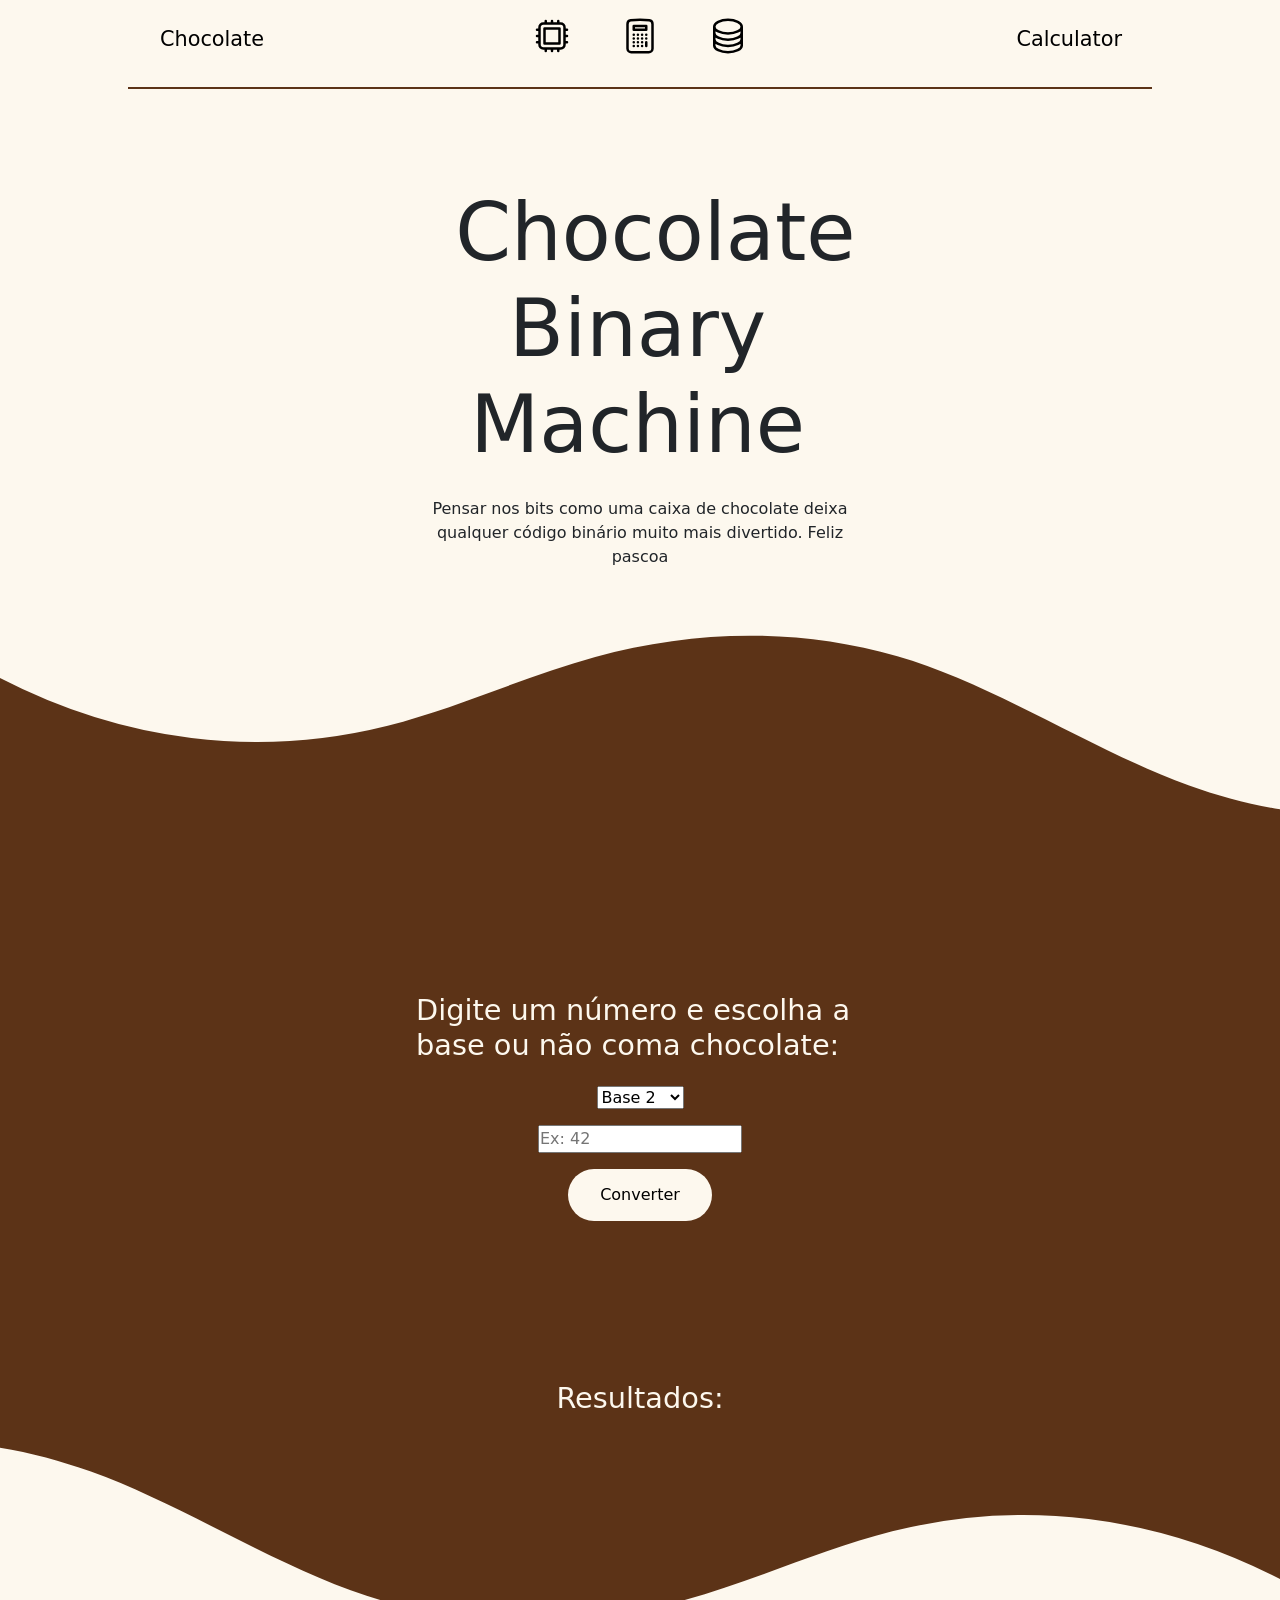
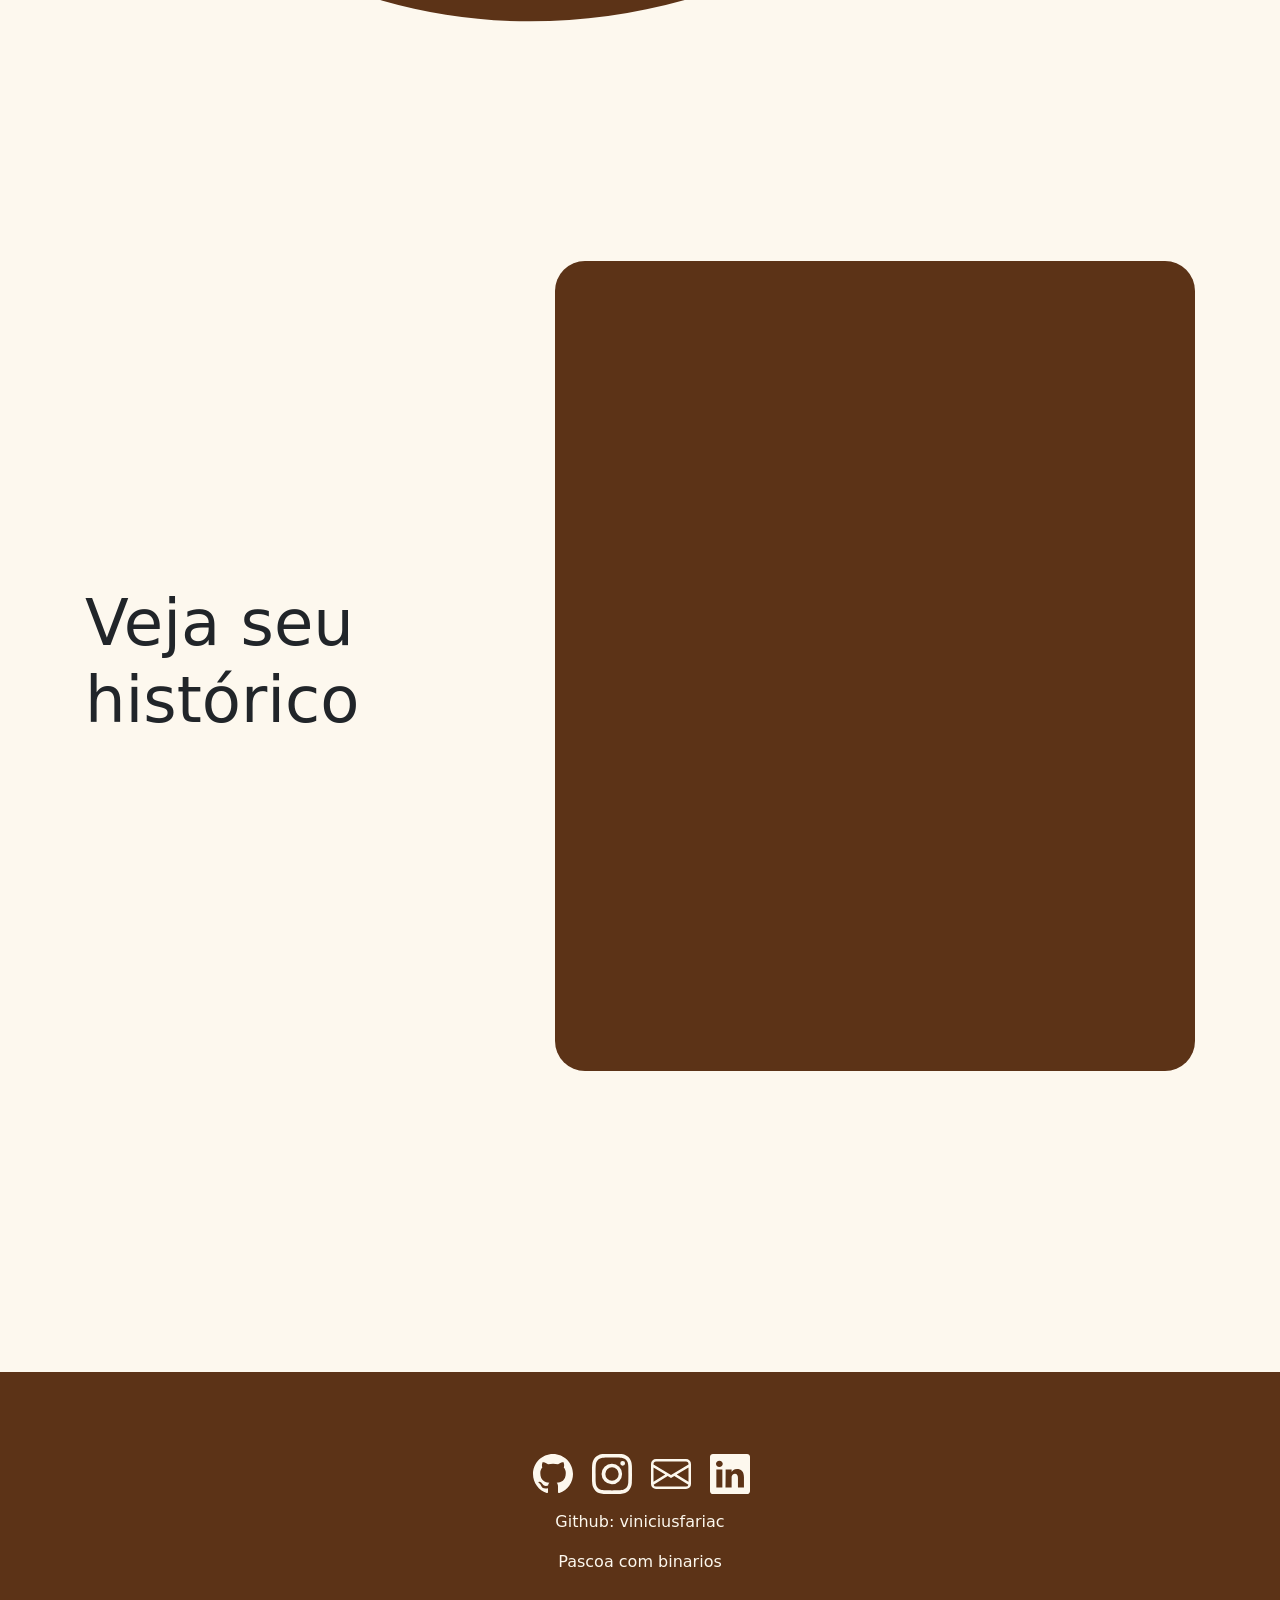
==== commit c072255d: "fix: h3 name and numbers validations" ====
--- a/sptechers-machine.html
+++ b/sptechers-machine.html
@@ -8,7 +8,7 @@
     <meta charset="UTF-8">
     <meta name="viewport" content="width=device-width, initial-scale=1.0">
     <title>SPTecher's Machine</title>
-    <link rel="stylesheet" href="style.css">
+    <link rel="stylesheet" href="assets/style.css">
     <link href="https://cdn.jsdelivr.net/npm/bootstrap@5.3.8/dist/css/bootstrap.min.css" rel="stylesheet"
         integrity="sha384-sRIl4kxILFvY47J16cr9ZwB07vP4J8+LH7qKQnuqkuIAvNWLzeN8tE5YBujZqJLB" crossorigin="anonymous">
     <script src="https://cdn.jsdelivr.net/npm/bootstrap@5.3.8/dist/js/bootstrap.bundle.min.js"
@@ -74,7 +74,7 @@
                     </svg>
                 </div>
                 <div class="main__content__ask">
-                    <h3>Digite um número decimal ou não coma chocolate:</h3>
+                    <h3>Digite um número e escolha a base ou não coma chocolate:</h3>
                     <select id="ipt_tipo">
                         <option value="2">Base 2</option>
                         <option value="8">Base 8</option>
@@ -160,16 +160,21 @@
         function verificacao(tipo, numero) {
 
             let regex = new RegExp("[A-Z]")
-            if (tipo != 16 && regex.test(numero.toUpperCase())) {
+            let regex_binario = new RegExp("[2-9]")
+            let regex_octal = new RegExp("[8-9]")
+            let regex_hexa = new RegExp("[G-Z]")
+            if (!numero) {
+                div_mensagem_resultado.innerHTML = "<p>Digite um número</p>"
+            } else if (tipo === 2 && !regex_binario.test(numero) && !regex.test(numero.toUpperCase())) {
+                converterBinario()
+            } else if (tipo === 8 && !regex_octal.test(numero) && !regex.test(numero.toUpperCase())) {
+                converterOctal()
+            } else if (tipo === 16 && !regex_hexa.test(numero.toUpperCase())) {
+                converterHexadecimal()
+            } else if (tipo === 10 && !regex.test(numero.toUpperCase())) {
+                converterDecimal()
+            } else {
                 div_mensagem_resultado.innerHTML = "<p>Digite um valor válido</p>"
-            } else if (tipo === 2) {
-                converterBinario()
-            } else if (tipo === 8) {
-                converterOctal()
-            } else if (tipo === 16) {
-                converterHexadecimal()
-            } else if (tipo === 10) {
-                converterDecimal()
             }
         }
 
--- a/assets/style.css
+++ b/assets/style.css
@@ -0,0 +1,287 @@
+* {
+    margin: 0;
+    padding: 0;
+    box-sizing: border-box;
+    list-style-type: none;
+    text-decoration: none;
+}
+
+:root {
+    --cor-principal: #FDF8EE;
+    --cor-secundaria: #5C3317;
+    --cor-texto: #000;
+    --cor-destaque: #FF8DA1;
+}
+
+html{
+    scroll-behavior: smooth;
+}
+
+/* Button */
+button {
+    padding: 14px 32px;
+    border-radius: 100px !important;
+    border: none;
+    background: var(--cor-principal);
+    cursor: pointer;
+}
+
+button:hover {
+    background-color: var(--cor-destaque);
+    transition: 1s;
+}
+
+/* Waves - site: shape divider */
+.waves-top {
+    position: absolute;
+    top: 0;
+    left: 0;
+    width: 100%;
+    overflow: hidden;
+    line-height: 0;
+}
+.waves-top svg {
+    position: relative;
+    display: block;
+    width: calc(113% + 1.3px);
+    height: 197px;
+}
+.waves-top .shape-fill {
+    fill: var(--cor-principal);
+}
+.waves-bottom {
+    position: absolute;
+    bottom: 0;
+    left: 0;
+    width: 100%;
+    overflow: hidden;
+    line-height: 0;
+    transform: rotate(180deg);
+}
+.waves-bottom svg {
+    position: relative;
+    display: block;
+    width: calc(113% + 1.3px);
+    height: 197px;
+}
+.waves-bottom .shape-fill {
+    fill: var(--cor-principal);
+}
+
+/* body */
+body {
+    display: flex;
+    flex-direction: column;
+    background-color: var(--cor-principal);
+    overflow-x: hidden;
+    gap: 6rem;
+}
+
+/* Hover a */
+
+a:hover,
+svg:hover {
+    color: var(--cor-destaque);
+    transition: 1s;
+}
+
+/* Headers */
+
+/* svg */
+svg {
+    width: 40px;
+    height: 40px;
+    color: var(--cor-texto);
+}
+
+/* menu */
+.header__menu {
+    display: flex;
+    align-items: center;
+    justify-content: space-between;
+}
+
+.header__menu_svg {
+    display: flex;
+    align-items: center;
+    justify-content: center;
+    gap: 3rem;
+}
+
+/* Centralizadno p */
+.p__calculator {
+    margin-right: 30px;
+}
+
+/* Centralizadno e tamanho */
+
+.p__nav {
+    font-size: 1.3rem;
+    padding-top: 1.5rem;
+    color: var(--cor-texto);
+}
+
+/* Borda */
+
+.header__nav {
+    width: 80vw;
+    border-bottom: 2px solid #5C3317;
+    margin: 0 auto;
+}
+
+header {
+    width: 100%;
+}
+
+
+main {
+    display: flex;
+    flex-direction: column;
+    height: 100%;
+    width: 100%;
+}
+
+.section_waves {
+    position: relative;
+    display: flex;
+    flex-direction: column;
+    align-items: center;
+    padding: 200px 20vw;
+    background-color: var(--cor-secundaria);
+}
+
+
+
+.main__tilte {
+    display: flex;
+    flex-direction: column;
+    justify-content: center;
+    align-items: center;
+    margin: 0 auto;
+}
+
+.main__hero {
+    display: flex;
+    justify-content: center;
+    align-items: center;
+    padding-bottom: 3rem;
+}
+
+.main__title h1 {
+    padding-left: 2.2rem;
+    width: 400px;
+    text-align: center;
+    font-size: 5rem;
+}
+
+.main__text {
+    width: 440px;
+    padding-top: 1rem;
+    text-align: center;
+}
+
+.main__content__ask {
+    display: flex;
+    flex-direction: column;
+    justify-content: center;
+    align-items: center;
+    padding: 10rem;
+    gap: 1rem;
+}
+
+.main__content__ask h3 {
+    color: var(--cor-principal);
+    font-size: 1.8rem;
+}
+
+.main__content__result{
+    display: flex;
+    flex-direction: column;
+    align-items: center;
+    justify-content: center;
+    color: var(--cor-principal);
+}
+
+.main__content__result h3{
+    font-size: 1.8rem;
+}
+
+footer {
+    margin-top: 10rem;
+    height: 300px;
+    background-color: var(--cor-secundaria);
+    display: flex;
+    flex-direction: column;
+    justify-content: center;
+    align-items: center;
+    color: var(--cor-principal);
+}
+
+.footer__icons {
+    display: flex;
+    gap: 1.2rem;
+    padding-right: 1.8rem;
+}
+
+.footer__icons li svg {
+    color: var(--cor-principal);
+}
+
+.footer__icons li svg:hover {
+    transition: 1s;
+    color: var(--cor-destaque);
+}
+
+footer p a {
+    color: var(--cor-principal);
+    text-decoration: none !important;
+}
+
+.main__content__database {
+    margin-top: 12rem;
+    display: flex;
+    justify-content: space-around;
+    align-items: center;
+    height: 900px;
+}
+
+.main__content__database h3{
+    font-size: 4rem;
+    width: 300px;
+}
+
+.main__database {
+    background-color: var(--cor-secundaria);
+    height: 90%;
+    width: 50%;
+    border-radius: 30px;
+    display: flex;
+    flex-direction: column;
+    justify-content: space-around;
+    align-items: center;
+    color: var(--cor-principal);
+    overflow-y: scroll;
+}
+
+.main__database h3 {
+    text-transform: uppercase;
+}
+
+.main__database h3, 
+.main__database p{
+    margin: 0 auto;
+}
+
+#div_historico {
+    padding: 2rem 0;
+}
+
+::-webkit-scrollbar {
+    background-color: var(--cor-principal);
+    width: 5px;
+}
+
+::-webkit-scrollbar-thumb {
+    background-color: var(--cor-secundaria);
+    width: 5px;
+}
